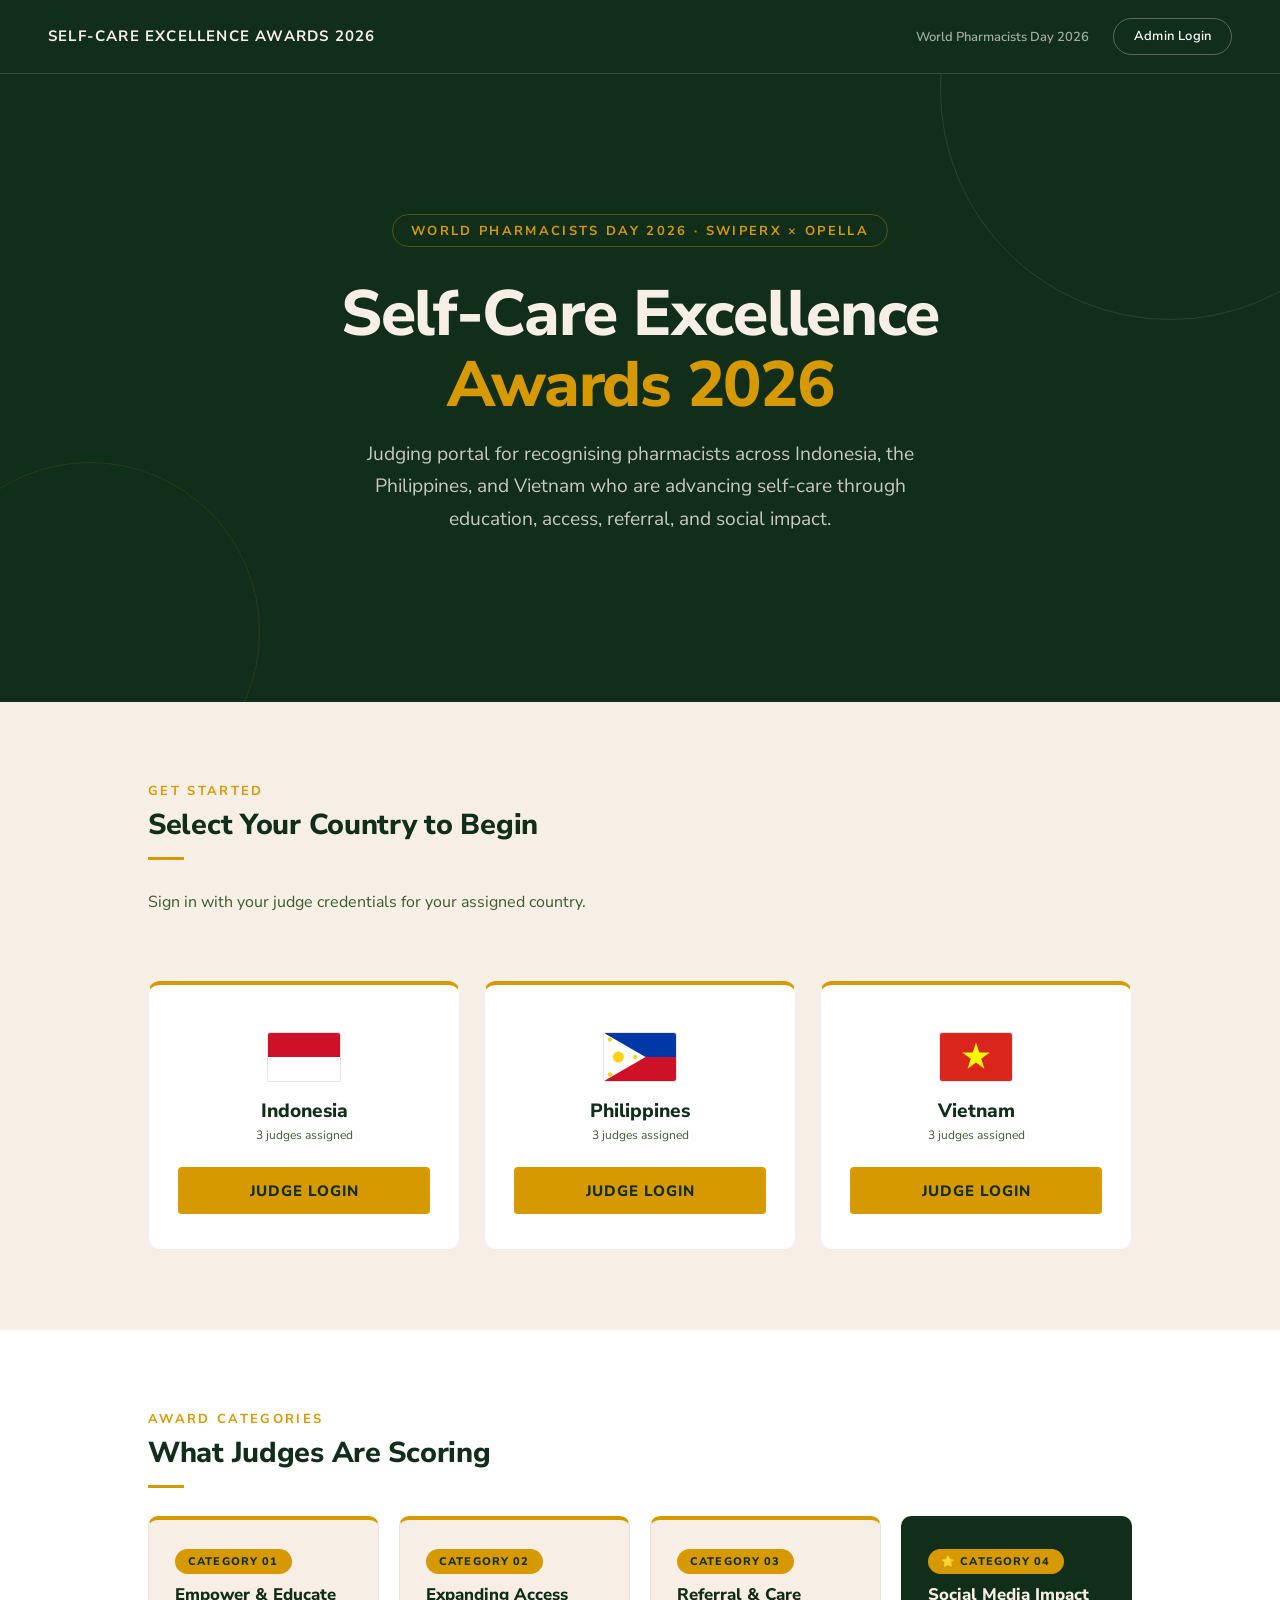
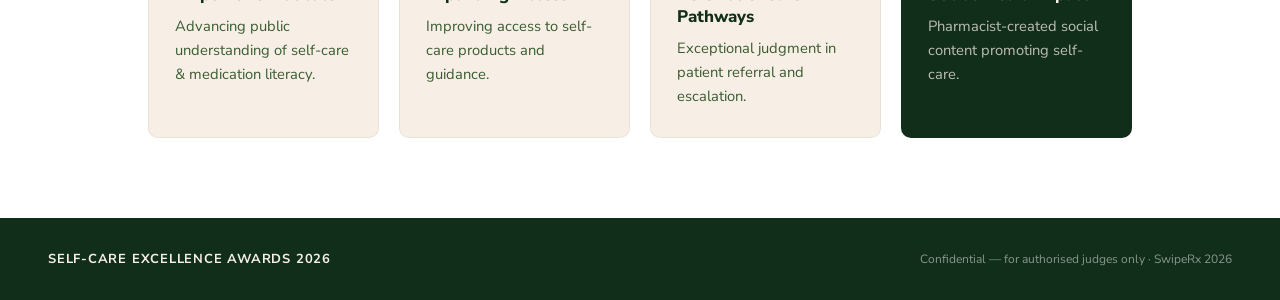
==== index.html @ a1e9dae6 "Initial commit" ====
<!DOCTYPE html>
<html lang="en">
<head>
<meta charset="UTF-8" />
<meta name="viewport" content="width=device-width, initial-scale=1.0" />
<title>Self-Care Excellence Awards 2026 — Judging Portal</title>
<link href="https://fonts.googleapis.com/css2?family=Nunito+Sans:ital,opsz,wght@0,6..12,300;0,6..12,400;0,6..12,600;0,6..12,700;0,6..12,800;1,6..12,300;1,6..12,400&display=swap" rel="stylesheet">
<link rel="stylesheet" href="assets/css/style.css" />
<style>
  .hero {
    min-height: 78vh;
    background: var(--forest);
    display: flex;
    flex-direction: column;
    align-items: center;
    justify-content: center;
    text-align: center;
    padding: 8rem 2rem 5rem;
    position: relative;
    overflow: hidden;
  }
  .hero::before {
    content: '';
    position: absolute;
    top: -140px;
    right: -120px;
    width: 460px;
    height: 460px;
    border-radius: 50%;
    border: 1px solid rgba(255, 255, 255, 0.1);
  }
  .hero::after {
    content: '';
    position: absolute;
    bottom: -100px;
    left: -80px;
    width: 340px;
    height: 340px;
    border-radius: 50%;
    border: 1px solid rgba(214, 153, 0, 0.12);
  }
  .hero-eyebrow {
    display: inline-block;
    font-size: 13px;
    font-weight: 700;
    letter-spacing: 0.18em;
    text-transform: uppercase;
    color: var(--gold);
    border: 1px solid rgba(214, 153, 0, 0.35);
    padding: 0.4rem 1.1rem;
    border-radius: 100px;
    margin-bottom: 2rem;
    position: relative;
    z-index: 1;
  }
  .hero-title {
    font-size: clamp(2.4rem, 5.5vw, 4rem);
    font-weight: 800;
    color: var(--cream);
    line-height: 1.1;
    letter-spacing: -0.02em;
    margin-bottom: 1.1rem;
    position: relative;
    z-index: 1;
  }
  .hero-title span { color: var(--gold); }
  .hero-sub {
    font-size: clamp(1rem, 2vw, 1.2rem);
    color: rgba(247, 239, 230, 0.8);
    max-width: 620px;
    line-height: 1.7;
    position: relative;
    z-index: 1;
  }
  .intro-section { padding: 5rem 2rem 2rem; background: var(--cream); }
  .selector-section { padding: 2rem 2rem 5rem; background: var(--cream); }
  .country-grid {
    display: grid;
    grid-template-columns: repeat(3, 1fr);
    gap: 1.5rem;
  }
  .country-card {
    background: #fff;
    border: 1px solid rgba(17, 46, 26, 0.08);
    border-top: 4px solid var(--gold);
    border-radius: 12px;
    padding: 2.2rem 1.8rem;
    text-align: center;
    text-decoration: none;
    display: flex;
    flex-direction: column;
    align-items: center;
    transition: box-shadow 0.2s, transform 0.2s;
  }
  .country-card:hover {
    box-shadow: 0 8px 28px rgba(17, 46, 26, 0.12);
    transform: translateY(-3px);
  }
  .country-flag { font-size: 3rem; margin-bottom: 0.75rem; }
  .country-card h3 {
    font-size: 1.2rem;
    font-weight: 800;
    color: var(--forest);
    margin-bottom: 0.2rem;
  }
  .country-card .meta {
    font-size: 12px;
    color: var(--body-text);
    margin-bottom: 1.5rem;
  }
  .categories-section { background: #fff; padding: 5rem 2rem; }
  .cat-tile {
    background: var(--cream);
    border: 1px solid rgba(17, 46, 26, 0.06);
    border-top: 4px solid var(--gold);
    border-radius: 10px;
    padding: 1.8rem 1.6rem;
  }
  .cat-tile.special { border-top-color: var(--forest); background: var(--forest); }
  .cat-tile h3 { font-size: 1.05rem; font-weight: 800; color: var(--forest); margin: 0.6rem 0 0.5rem; line-height: 1.3; }
  .cat-tile.special h3 { color: var(--cream); }
  .cat-tile p { font-size: 0.92rem; color: var(--body-text); line-height: 1.65; }
  .cat-tile.special p { color: rgba(247, 239, 230, 0.75); }
</style>
</head>
<body>

<div id="sessionBanner" class="session-banner" style="display:none;">
  Session expired — please sign in again.
</div>

<!-- NAV -->
<nav id="top">
  <a href="index.html" class="nav-logo">Self-Care Excellence Awards 2026</a>
  <button class="nav-hamburger" aria-label="Toggle navigation" aria-expanded="false">
    <span></span><span></span><span></span>
  </button>
  <ul class="nav-links">
    <li><span class="nav-meta">World Pharmacists Day 2026</span></li>
    <li><a href="login-admin.html" class="btn-outline-light">Admin Login</a></li>
  </ul>
</nav>

<!-- HERO -->
<section class="hero">
  <div class="hero-eyebrow">World Pharmacists Day 2026 · SwipeRx × Opella</div>
  <h1 class="hero-title">Self-Care Excellence<br><span>Awards 2026</span></h1>
  <p class="hero-sub">
    Judging portal for recognising pharmacists across Indonesia, the Philippines, and Vietnam
    who are advancing self-care through education, access, referral, and social impact.
  </p>
</section>

<!-- COUNTRY SELECTOR -->
<section class="intro-section">
  <div class="container">
    <p class="section-label">Get Started</p>
    <h2 class="section-title">Select Your Country to Begin</h2>
    <div class="section-divider"></div>
    <p style="font-size:1rem;color:var(--body-text);line-height:1.8;max-width:560px;">
      Sign in with your judge credentials for your assigned country.
    </p>
  </div>
</section>

<section class="selector-section">
  <div class="container">
    <div class="country-grid">
      <a href="login-indonesia.html" class="country-card">
        <div class="country-flag"><span class="flag-icon flag-id"></span></div>
        <h3>Indonesia</h3>
        <p class="meta">3 judges assigned</p>
        <span class="btn-primary btn-block">Judge Login</span>
      </a>
      <a href="login-philippines.html" class="country-card">
        <div class="country-flag"><span class="flag-icon flag-ph"></span></div>
        <h3>Philippines</h3>
        <p class="meta">3 judges assigned</p>
        <span class="btn-primary btn-block">Judge Login</span>
      </a>
      <a href="login-vietnam.html" class="country-card">
        <div class="country-flag"><span class="flag-icon flag-vn"></span></div>
        <h3>Vietnam</h3>
        <p class="meta">3 judges assigned</p>
        <span class="btn-primary btn-block">Judge Login</span>
      </a>
    </div>
  </div>
</section>

<!-- CATEGORIES -->
<section class="categories-section">
  <div class="container">
    <p class="section-label">Award Categories</p>
    <h2 class="section-title">What Judges Are Scoring</h2>
    <div class="section-divider"></div>

    <div class="grid-4">
      <div class="cat-tile">
        <span class="badge-cat">Category 01</span>
        <h3>Empower &amp; Educate</h3>
        <p>Advancing public understanding of self-care &amp; medication literacy.</p>
      </div>
      <div class="cat-tile">
        <span class="badge-cat">Category 02</span>
        <h3>Expanding Access</h3>
        <p>Improving access to self-care products and guidance.</p>
      </div>
      <div class="cat-tile">
        <span class="badge-cat">Category 03</span>
        <h3>Referral &amp; Care Pathways</h3>
        <p>Exceptional judgment in patient referral and escalation.</p>
      </div>
      <div class="cat-tile special">
        <span class="badge-cat">⭐ Category 04</span>
        <h3>Social Media Impact</h3>
        <p>Pharmacist-created social content promoting self-care.</p>
      </div>
    </div>
  </div>
</section>

<!-- FOOTER -->
<footer>
  <div class="footer-logo">Self-Care Excellence Awards 2026</div>
  <div class="footer-note">Confidential — for authorised judges only · SwipeRx 2026</div>
</footer>

<script src="assets/js/nav.js"></script>
</body>
</html>
---- assets/css/style.css ----
/* ==========================================================================
   Self-Care Excellence Awards 2026 — Judging Microsite
   Shared stylesheet — matches the World Pharmacists Day 2026 brand system
   (see PNG WDP ID reference site: Nunito Sans, forest/cream/gold palette)
   ========================================================================== */

*,
*::before,
*::after {
  box-sizing: border-box;
  margin: 0;
  padding: 0;
}

:root {
  --forest: #112E1A;
  --sage: #ffffff;
  --cream: #f7efe6;
  --gold: #d69900;
  --forest-light: #006130;
  --forest-mid: #003d1c;
  --body-text: #3a5c30;
  --error: #c0392b;
}

html {
  scroll-behavior: smooth;
}

body {
  font-family: 'Nunito Sans', sans-serif;
  background: var(--cream);
  color: var(--forest);
  overflow-x: hidden;
}

h1, h2, h3, h4 {
  font-family: 'Nunito Sans', sans-serif;
}

a {
  color: inherit;
}

/* ==========================================================================
   NAV
   ========================================================================== */

nav {
  position: fixed;
  top: 0;
  left: 0;
  right: 0;
  z-index: 100;
  display: flex;
  align-items: center;
  justify-content: space-between;
  flex-wrap: wrap;
  padding: 1.1rem 3rem;
  background: var(--forest);
  border-bottom: 0.5px solid rgba(255, 255, 255, 0.15);
}

.nav-logo {
  font-size: 15px;
  font-weight: 700;
  color: var(--cream);
  letter-spacing: 0.08em;
  text-transform: uppercase;
  text-decoration: none;
}

.nav-links {
  display: flex;
  align-items: center;
  gap: 1.5rem;
  list-style: none;
}

.nav-links a {
  font-size: 13px;
  font-weight: 600;
  color: var(--sage);
  text-decoration: none;
  letter-spacing: 0.03em;
  transition: color 0.2s;
  white-space: nowrap;
}

.nav-links a:hover {
  color: var(--gold);
}

.nav-links a.active {
  color: var(--gold);
  border-bottom: 1px solid var(--gold);
  padding-bottom: 3px;
}

.nav-meta {
  font-size: 13px;
  font-weight: 600;
  color: rgba(255, 255, 255, 0.6);
  white-space: nowrap;
}

.nav-pill {
  display: inline-flex;
  align-items: center;
  gap: 0.4rem;
  font-size: 13px;
  font-weight: 700;
  color: var(--cream);
  background: rgba(255, 255, 255, 0.08);
  border: 1px solid rgba(255, 255, 255, 0.15);
  padding: 0.4rem 0.9rem;
  border-radius: 100px;
  white-space: nowrap;
}

.nav-hamburger {
  display: none;
  flex-direction: column;
  gap: 5px;
  background: none;
  border: none;
  cursor: pointer;
  padding: 4px;
  z-index: 101;
}

.nav-hamburger span {
  display: block;
  width: 24px;
  height: 2px;
  background: var(--cream);
  border-radius: 2px;
  transition: transform 0.25s ease, opacity 0.25s ease;
}

nav.nav-open .nav-hamburger span:nth-child(1) {
  transform: translateY(7px) rotate(45deg);
}

nav.nav-open .nav-hamburger span:nth-child(2) {
  opacity: 0;
  transform: scaleX(0);
}

nav.nav-open .nav-hamburger span:nth-child(3) {
  transform: translateY(-7px) rotate(-45deg);
}

/* ==========================================================================
   SESSION BANNER
   ========================================================================== */

.session-banner {
  position: fixed;
  top: 0;
  left: 0;
  right: 0;
  z-index: 200;
  background: var(--error);
  color: #fff;
  text-align: center;
  font-size: 13px;
  font-weight: 700;
  padding: 0.6rem 1rem;
}

body.has-banner nav {
  top: 34px;
}

/* ==========================================================================
   PAGE HERO BAND (forest header for interior pages)
   ========================================================================== */

.page-hero {
  margin-top: 62px;
  background: var(--forest);
  padding: 3.5rem 3rem;
  position: relative;
  overflow: hidden;
}

.page-hero::before {
  content: '';
  position: absolute;
  top: -140px;
  right: -100px;
  width: 380px;
  height: 380px;
  border-radius: 50%;
  border: 1px solid rgba(214, 153, 0, 0.1);
  pointer-events: none;
}

.page-hero-inner {
  max-width: 1080px;
  margin: 0 auto;
  position: relative;
  z-index: 1;
}

.page-hero-label {
  font-size: 12px;
  font-weight: 700;
  letter-spacing: 0.18em;
  text-transform: uppercase;
  color: var(--gold);
  margin-bottom: 0.75rem;
}

.page-hero-title {
  font-size: clamp(1.6rem, 3.2vw, 2.4rem);
  font-weight: 800;
  color: var(--cream);
  letter-spacing: -0.02em;
  line-height: 1.2;
  margin-bottom: 0.5rem;
}

.page-hero-sub {
  font-size: 1rem;
  color: rgba(247, 239, 230, 0.75);
  max-width: 640px;
  line-height: 1.6;
}

/* ==========================================================================
   SHELL / CONTAINER
   ========================================================================== */

.container {
  max-width: 1080px;
  margin: 0 auto;
  padding: 0 3rem;
}

main.page-body {
  padding: 3rem 0 4rem;
}

.section-label {
  font-size: 13px;
  font-weight: 700;
  letter-spacing: 0.18em;
  text-transform: uppercase;
  color: var(--gold);
  margin-bottom: 0.5rem;
}

.section-title {
  font-size: clamp(1.35rem, 2.6vw, 1.8rem);
  font-weight: 800;
  color: var(--forest);
  letter-spacing: -0.01em;
  line-height: 1.2;
}

.section-divider {
  width: 36px;
  height: 3px;
  background: var(--gold);
  margin: 0.9rem 0 1.75rem;
}

/* ==========================================================================
   BUTTONS
   ========================================================================== */

.btn-primary {
  display: inline-flex;
  align-items: center;
  justify-content: center;
  gap: 0.5rem;
  background: var(--gold);
  color: var(--forest);
  font-family: 'Nunito Sans', sans-serif;
  font-size: 15px;
  font-weight: 800;
  letter-spacing: 0.06em;
  text-transform: uppercase;
  padding: 0.85rem 2rem;
  border-radius: 4px;
  border: none;
  text-decoration: none;
  cursor: pointer;
  transition: background 0.18s, transform 0.15s;
}

.btn-primary:hover {
  background: #e5a800;
  transform: translateY(-2px);
}

.btn-primary:disabled {
  opacity: 0.45;
  cursor: not-allowed;
  transform: none;
}

.btn-submit {
  display: inline-flex;
  align-items: center;
  justify-content: center;
  gap: 0.5rem;
  background: var(--forest);
  color: var(--sage);
  font-family: 'Nunito Sans', sans-serif;
  font-size: 15px;
  font-weight: 700;
  letter-spacing: 0.03em;
  padding: 0.85rem 2rem;
  border: none;
  border-radius: 8px;
  cursor: pointer;
  text-decoration: none;
  transition: background 0.2s, transform 0.15s;
}

.btn-submit:hover {
  background: var(--forest-light);
  transform: translateY(-1px);
}

.btn-submit:disabled {
  opacity: 0.45;
  cursor: not-allowed;
  transform: none;
  background: var(--forest);
}

.btn-outline {
  display: inline-flex;
  align-items: center;
  justify-content: center;
  gap: 0.5rem;
  background: transparent;
  color: var(--forest);
  font-family: 'Nunito Sans', sans-serif;
  font-size: 14px;
  font-weight: 700;
  padding: 0.8rem 1.6rem;
  border: 1.5px solid rgba(17, 46, 26, 0.2);
  border-radius: 8px;
  text-decoration: none;
  cursor: pointer;
  transition: border-color 0.18s, background 0.18s;
}

.btn-saved {
  display: inline-flex;
  align-items: center;
  justify-content: center;
  gap: 0.5rem;
  background: rgba(0, 97, 48, 0.1);
  color: var(--forest-light);
  font-family: 'Nunito Sans', sans-serif;
  font-size: 15px;
  font-weight: 800;
  padding: 0.85rem 2rem;
  border: 1.5px solid rgba(0, 97, 48, 0.3);
  border-radius: 8px;
  cursor: default;
}

[data-scoring-form] input:disabled,
[data-scoring-form] textarea:disabled {
  opacity: 0.55;
  cursor: not-allowed;
}

.btn-outline:hover {
  border-color: var(--forest);
  background: rgba(17, 46, 26, 0.04);
}

.btn-outline-light {
  display: inline-block;
  background: transparent;
  color: var(--cream);
  font-family: 'Nunito Sans', sans-serif;
  font-size: 13px;
  font-weight: 700;
  padding: 0.55rem 1.2rem;
  border-radius: 100px;
  text-decoration: none;
  border: 1px solid rgba(246, 239, 229, 0.3);
  transition: border-color 0.18s, background 0.18s;
}

.btn-outline-light:hover {
  border-color: rgba(246, 239, 229, 0.6);
  background: rgba(246, 239, 229, 0.06);
}

.btn-danger {
  display: inline-flex;
  align-items: center;
  justify-content: center;
  background: var(--error);
  color: #fff;
  font-family: 'Nunito Sans', sans-serif;
  font-size: 14px;
  font-weight: 700;
  padding: 0.8rem 1.6rem;
  border: none;
  border-radius: 8px;
  cursor: pointer;
  transition: background 0.18s;
}

.btn-danger:hover {
  background: #a5301f;
}

.btn-block {
  width: 100%;
}

/* ==========================================================================
   BADGES / PILLS
   ========================================================================== */

.badge-cat {
  display: inline-flex;
  align-items: center;
  gap: 0.35rem;
  font-size: 11px;
  font-weight: 800;
  letter-spacing: 0.1em;
  text-transform: uppercase;
  color: var(--forest);
  background: var(--gold);
  padding: 0.32rem 0.85rem;
  border-radius: 100px;
  white-space: nowrap;
}

.badge-cat.special {
  background: var(--forest);
  color: var(--cream);
}

.badge-entry {
  display: inline-flex;
  align-items: center;
  font-size: 11px;
  font-weight: 700;
  letter-spacing: 0.06em;
  text-transform: uppercase;
  color: var(--forest);
  background: rgba(17, 46, 26, 0.06);
  padding: 0.32rem 0.85rem;
  border-radius: 100px;
  white-space: nowrap;
}

.status-pill {
  display: inline-flex;
  align-items: center;
  gap: 0.45rem;
  font-size: 12px;
  font-weight: 700;
  letter-spacing: 0.02em;
  padding: 0.3rem 0.75rem;
  border-radius: 100px;
}

.status-dot {
  width: 8px;
  height: 8px;
  border-radius: 50%;
  display: inline-block;
  flex-shrink: 0;
}

.status-pill.complete { color: var(--forest-light); background: rgba(0, 97, 48, 0.1); }
.status-pill.complete .status-dot { background: var(--forest-light); }

.status-pill.progress { color: #8a6000; background: rgba(214, 153, 0, 0.12); }
.status-pill.progress .status-dot { background: var(--gold); }

.status-pill.behind { color: var(--error); background: rgba(192, 57, 43, 0.1); }
.status-pill.behind .status-dot { background: var(--error); }

.toggle-pill {
  display: inline-flex;
  align-items: center;
  gap: 0.4rem;
  padding: 0.3rem 0.85rem;
  border-radius: 100px;
  font-size: 12px;
  font-weight: 700;
}

.toggle-pill.is-yes {
  background: rgba(0, 97, 48, 0.1);
  color: var(--forest-light);
}

.toggle-pill.is-no {
  background: rgba(192, 57, 43, 0.1);
  color: var(--error);
}

/* ==========================================================================
   CARDS
   ========================================================================== */

.card {
  background: #fff;
  border: 1px solid rgba(17, 46, 26, 0.08);
  border-radius: 12px;
  padding: 1.6rem;
}

.card-accent {
  border-top: 4px solid var(--gold);
  border-radius: 10px;
}

.card-lift {
  opacity: 0;
  transform: translateY(16px);
  transition: opacity 0.45s ease, transform 0.45s ease, box-shadow 0.2s;
}

.card-lift.visible {
  opacity: 1;
  transform: translateY(0);
}

.card-lift:hover {
  box-shadow: 0 8px 28px rgba(17, 46, 26, 0.12);
}

/* ==========================================================================
   FORM FIELDS (matches contact-us.html)
   ========================================================================== */

.form-group {
  display: flex;
  flex-direction: column;
  gap: 0.4rem;
}

.form-group label {
  font-size: 13px;
  font-weight: 700;
  color: var(--forest);
  letter-spacing: 0.02em;
}

.form-group label .req {
  color: var(--gold);
  margin-left: 2px;
}

.form-group input,
.form-group select,
.form-group textarea {
  font-family: 'Nunito Sans', sans-serif;
  font-size: 14.5px;
  color: var(--forest);
  background: var(--cream);
  border: 1.5px solid rgba(17, 46, 26, 0.18);
  border-radius: 8px;
  padding: 0.7rem 1rem;
  outline: none;
  transition: border-color 0.2s, box-shadow 0.2s, background 0.2s;
  width: 100%;
}

.form-group input::placeholder,
.form-group textarea::placeholder {
  color: rgba(17, 46, 26, 0.35);
}

.form-group input:focus,
.form-group select:focus,
.form-group textarea:focus {
  border-color: var(--gold);
  box-shadow: 0 0 0 3px rgba(214, 153, 0, 0.15);
  background: #fff;
}

.form-group textarea {
  resize: vertical;
  min-height: 110px;
}

.form-group textarea.field-invalid {
  border-color: var(--error);
  background: rgba(192, 57, 43, 0.04);
}

.form-hint-error {
  font-size: 12px;
  color: var(--error);
  font-weight: 600;
}

/* ==========================================================================
   RANGE SLIDER (score inputs)
   ========================================================================== */

input[type="range"] {
  -webkit-appearance: none;
  appearance: none;
  width: 100%;
  height: 6px;
  border-radius: 999px;
  background: rgba(17, 46, 26, 0.08);
  outline: none;
}

input[type="range"].slider-fill {
  background: linear-gradient(
    to right,
    var(--gold) 0%,
    var(--gold) var(--fill, 50%),
    rgba(17, 46, 26, 0.08) var(--fill, 50%),
    rgba(17, 46, 26, 0.08) 100%
  );
}

input[type="range"]::-webkit-slider-thumb {
  -webkit-appearance: none;
  appearance: none;
  width: 20px;
  height: 20px;
  border-radius: 50%;
  background: var(--gold);
  border: 3px solid #fff;
  box-shadow: 0 1px 4px rgba(17, 46, 26, 0.3);
  cursor: pointer;
  transition: transform 0.15s ease, background 0.15s ease;
}

input[type="range"]::-webkit-slider-thumb:hover {
  background: #e5a800;
  transform: scale(1.1);
}

input[type="range"]::-moz-range-thumb {
  width: 20px;
  height: 20px;
  border-radius: 50%;
  background: var(--gold);
  border: 3px solid #fff;
  box-shadow: 0 1px 4px rgba(17, 46, 26, 0.3);
  cursor: pointer;
}

input[type="range"]::-moz-range-track {
  height: 6px;
  border-radius: 999px;
  background: rgba(17, 46, 26, 0.08);
}

.score-number {
  font-family: 'Nunito Sans', sans-serif;
  width: 56px;
  flex-shrink: 0;
  text-align: center;
  font-size: 14.5px;
  color: var(--forest);
  background: var(--cream);
  border: 1.5px solid rgba(17, 46, 26, 0.18);
  border-radius: 8px;
  padding: 0.5rem 0.4rem;
  outline: none;
  transition: border-color 0.2s, box-shadow 0.2s, background 0.2s;
}

.score-number:focus {
  border-color: var(--gold);
  box-shadow: 0 0 0 3px rgba(214, 153, 0, 0.15);
  background: #fff;
}

/* ==========================================================================
   PROGRESS BAR
   ========================================================================== */

.progress-track {
  width: 100%;
  height: 8px;
  border-radius: 999px;
  background: rgba(17, 46, 26, 0.08);
  overflow: hidden;
}

.progress-fill {
  height: 100%;
  border-radius: 999px;
  transition: width 0.4s ease;
}

/* ==========================================================================
   TABLE
   ========================================================================== */

.table-wrap {
  overflow-x: auto;
  border: 1px solid rgba(17, 46, 26, 0.08);
  border-radius: 12px;
  background: #fff;
}

table.data-table {
  width: 100%;
  border-collapse: collapse;
  font-size: 14px;
}

table.data-table thead {
  background: rgba(17, 46, 26, 0.04);
}

table.data-table th {
  text-align: left;
  font-size: 11px;
  font-weight: 700;
  letter-spacing: 0.08em;
  text-transform: uppercase;
  color: rgba(17, 46, 26, 0.55);
  padding: 0.9rem 1.1rem;
  white-space: nowrap;
}

table.data-table td {
  padding: 0.85rem 1.1rem;
  border-top: 1px solid rgba(17, 46, 26, 0.06);
  color: var(--forest);
}

table.data-table tbody tr:hover {
  background: rgba(214, 153, 0, 0.05);
}

.font-mono-code {
  font-family: 'Courier New', monospace;
  letter-spacing: 0.02em;
}

.text-muted {
  color: var(--body-text);
}

/* ==========================================================================
   MODAL
   ========================================================================== */

.modal-backdrop {
  position: fixed;
  inset: 0;
  z-index: 300;
  background: rgba(17, 46, 26, 0.6);
  display: none;
  align-items: center;
  justify-content: center;
  padding: 1rem;
}

.modal-backdrop.open {
  display: flex;
}

.modal-panel {
  background: #fff;
  border-radius: 16px;
  padding: 2rem;
  max-width: 400px;
  width: 100%;
  box-shadow: 0 4px 32px rgba(17, 46, 26, 0.2);
  animation: modal-in 0.18s ease;
}

@keyframes modal-in {
  from { opacity: 0; transform: translateY(8px) scale(0.98); }
  to { opacity: 1; transform: translateY(0) scale(1); }
}

.modal-panel h3 {
  font-size: 1.15rem;
  font-weight: 800;
  color: var(--forest);
  margin-bottom: 0.5rem;
}

.modal-panel p {
  font-size: 0.95rem;
  color: var(--body-text);
  line-height: 1.6;
  margin-bottom: 1.5rem;
}

.modal-actions {
  display: flex;
  gap: 0.75rem;
  justify-content: flex-end;
}

/* ==========================================================================
   TOAST
   ========================================================================== */

.toast {
  position: fixed;
  bottom: 1.5rem;
  right: 1.5rem;
  z-index: 300;
  display: none;
  align-items: center;
  gap: 0.6rem;
  background: var(--forest);
  color: var(--cream);
  font-size: 14px;
  font-weight: 700;
  padding: 0.85rem 1.4rem;
  border-radius: 100px;
  box-shadow: 0 4px 20px rgba(17, 46, 26, 0.35);
  animation: toast-in 0.25s ease;
}

.toast.open {
  display: inline-flex;
}

.toast .check {
  color: var(--gold);
}

@keyframes toast-in {
  from { opacity: 0; transform: translateY(12px); }
  to { opacity: 1; transform: translateY(0); }
}

/* ==========================================================================
   NOTICE BANNERS (anonymisation / unblinding)
   ========================================================================== */

.notice {
  border-radius: 8px;
  padding: 0.9rem 1.1rem;
  font-size: 13px;
  line-height: 1.6;
  display: flex;
  align-items: flex-start;
  gap: 0.6rem;
}

.notice-gold {
  background: rgba(214, 153, 0, 0.1);
  color: #7a5c00;
  border-left: 3px solid var(--gold);
}

/* ==========================================================================
   FILTER CHIPS (admin dashboard)
   ========================================================================== */

.filter-group {
  display: flex;
  align-items: center;
  flex-wrap: wrap;
  gap: 0.5rem;
}

.filter-group-label {
  font-size: 12px;
  font-weight: 700;
  color: rgba(17, 46, 26, 0.5);
  margin-right: 0.25rem;
}

.filter-chip {
  font-family: 'Nunito Sans', sans-serif;
  font-size: 12px;
  font-weight: 700;
  padding: 0.45rem 0.9rem;
  border-radius: 100px;
  border: 1.5px solid rgba(17, 46, 26, 0.15);
  background: #fff;
  color: var(--forest);
  cursor: pointer;
  transition: all 0.15s;
}

.filter-chip:hover {
  border-color: var(--gold);
}

.filter-chip.is-active {
  background: var(--forest);
  color: var(--cream);
  border-color: var(--forest);
}

/* ==========================================================================
   AUTH CARD (login pages)
   ========================================================================== */

.auth-section {
  padding: 4rem 2rem;
}

.auth-wrap {
  max-width: 420px;
  margin: 0 auto;
  background: #fff;
  border-radius: 16px;
  overflow: hidden;
  box-shadow: 0 4px 32px rgba(17, 46, 26, 0.1);
}

.auth-banner {
  background: var(--forest);
  color: var(--cream);
  text-align: center;
  padding: 2.2rem 2rem;
}

.auth-banner .flag {
  font-size: 2.6rem;
  margin-bottom: 0.5rem;
}

.auth-banner h1 {
  font-size: 1.3rem;
  font-weight: 800;
  letter-spacing: -0.01em;
}

.auth-banner p {
  font-size: 13px;
  color: rgba(247, 239, 230, 0.7);
  margin-top: 0.3rem;
}

.auth-form {
  padding: 2rem;
  display: flex;
  flex-direction: column;
  gap: 1.25rem;
}

.auth-note {
  font-size: 12px;
  text-align: center;
  color: rgba(17, 46, 26, 0.5);
}

/* ==========================================================================
   SCORING GUIDE (scoring pages)
   ========================================================================== */

.scoring-guide {
  background: rgba(17, 46, 26, 0.03);
  border: 1px solid rgba(17, 46, 26, 0.08);
  border-radius: 8px;
  padding: 0.9rem 1.1rem;
  margin-bottom: 1.6rem;
}

.scoring-guide .guide-title {
  font-size: 11px;
  font-weight: 800;
  letter-spacing: 0.08em;
  text-transform: uppercase;
  color: var(--gold);
  margin-bottom: 0.5rem;
}

.scoring-guide-row {
  display: flex;
  align-items: baseline;
  gap: 0.65rem;
  padding: 0.3rem 0;
  border-top: 1px solid rgba(17, 46, 26, 0.05);
}

.scoring-guide-row:first-of-type {
  border-top: none;
}

.scoring-guide-row .range {
  flex-shrink: 0;
  min-width: 34px;
  text-align: center;
  font-size: 12px;
  font-weight: 800;
  color: var(--forest);
  padding: 0.15rem 0.5rem;
  border-radius: 100px;
}

.scoring-guide-row .desc {
  font-size: 12.5px;
  color: var(--body-text);
  line-height: 1.5;
}

/* Colour scale: red (lowest) through to green (perfect 10) */
.scoring-guide-row:nth-of-type(1) .range {
  color: var(--error);
  background: rgba(192, 57, 43, 0.12);
}

.scoring-guide-row:nth-of-type(2) .range {
  color: #b0650a;
  background: rgba(224, 134, 10, 0.14);
}

.scoring-guide-row:nth-of-type(3) .range {
  color: #6b8f1a;
  background: rgba(139, 181, 47, 0.18);
}

.scoring-guide-row.exceptional .range {
  color: var(--forest-light);
  background: rgba(0, 97, 48, 0.16);
}

.scoring-guide-row.exceptional .desc {
  color: var(--forest-light);
  font-weight: 600;
}

.scoring-guide.horizontal {
  display: flex;
  align-items: center;
  flex-wrap: wrap;
  column-gap: 1.75rem;
  row-gap: 0.5rem;
  margin-bottom: 2rem;
}

.scoring-guide.horizontal .guide-title {
  margin-bottom: 0;
  flex-shrink: 0;
}

.scoring-guide.horizontal .scoring-guide-row {
  border-top: none;
  padding: 0;
  gap: 0.4rem;
}

/* ==========================================================================
   REMINDER BOX (login pages)
   ========================================================================== */

.reminder-box {
  background: rgba(214, 153, 0, 0.08);
  border: 1px solid rgba(214, 153, 0, 0.25);
  border-radius: 8px;
  padding: 1rem 1.1rem;
}

.reminder-box .reminder-title {
  display: flex;
  align-items: center;
  gap: 0.4rem;
  font-size: 12px;
  font-weight: 800;
  letter-spacing: 0.06em;
  text-transform: uppercase;
  color: #7a5c00;
  margin-bottom: 0.7rem;
}

.reminder-box ul {
  list-style: none;
  display: flex;
  flex-direction: column;
  gap: 0.5rem;
}

.reminder-box li {
  position: relative;
  padding-left: 1.1rem;
  font-size: 12.5px;
  color: var(--body-text);
  line-height: 1.5;
}

.reminder-box li::before {
  content: '•';
  position: absolute;
  left: 0;
  color: var(--gold);
  font-weight: 800;
}

/* ==========================================================================
   FOOTER
   ========================================================================== */

footer {
  background: var(--forest);
  padding: 2rem 3rem;
  display: flex;
  align-items: center;
  justify-content: space-between;
  flex-wrap: wrap;
  gap: 0.5rem;
}

.footer-logo {
  font-size: 13px;
  font-weight: 700;
  color: var(--cream);
  letter-spacing: 0.06em;
  text-transform: uppercase;
}

.footer-note {
  font-size: 12px;
  color: rgba(255, 255, 255, 0.5);
}

.hidden {
  display: none !important;
}

/* Flag icons (SVG, not emoji — emoji flags render as letter codes on Windows) */
.flag-icon {
  display: inline-block;
  width: 1.5em;
  height: 1em;
  vertical-align: middle;
  border-radius: 2px;
  background-size: cover;
  background-position: center;
  background-repeat: no-repeat;
  box-shadow: 0 0 0 1px rgba(17, 46, 26, 0.12);
  flex-shrink: 0;
}

.flag-icon.flag-id {
  background-image: url("data:image/svg+xml,%3Csvg%20xmlns='http://www.w3.org/2000/svg'%20viewBox='0%200%203%202'%3E%3Crect%20width='3'%20height='1'%20fill='%23CE1126'/%3E%3Crect%20y='1'%20width='3'%20height='1'%20fill='%23FFFFFF'/%3E%3C/svg%3E");
}

.flag-icon.flag-ph {
  background-image: url("data:image/svg+xml,%3Csvg%20xmlns='http://www.w3.org/2000/svg'%20viewBox='0%200%2030%2020'%3E%3Crect%20width='30'%20height='10'%20fill='%230038A8'/%3E%3Crect%20y='10'%20width='30'%20height='10'%20fill='%23CE1126'/%3E%3Cpolygon%20points='0,0%200,20%2017.3,10'%20fill='%23FFFFFF'/%3E%3Ccircle%20cx='6'%20cy='10'%20r='2.3'%20fill='%23FCD116'/%3E%3Ccircle%20cx='2.5'%20cy='2.7'%20r='0.9'%20fill='%23FCD116'/%3E%3Ccircle%20cx='2.5'%20cy='17.3'%20r='0.9'%20fill='%23FCD116'/%3E%3Ccircle%20cx='13'%20cy='10'%20r='0.9'%20fill='%23FCD116'/%3E%3C/svg%3E");
}

.flag-icon.flag-vn {
  background-image: url("data:image/svg+xml,%3Csvg%20xmlns='http://www.w3.org/2000/svg'%20viewBox='0%200%2030%2020'%3E%3Crect%20width='30'%20height='20'%20fill='%23DA251D'/%3E%3Cpolygon%20points='15,4%2016.34,8.16%2020.71,8.15%2017.17,10.70%2018.53,14.85%2015,12.28%2011.47,14.85%2012.83,10.70%209.29,8.15%2013.66,8.16'%20fill='%23FFFF00'/%3E%3C/svg%3E");
}

/* ==========================================================================
   UTILITY LAYOUT
   ========================================================================== */

.grid-2 {
  display: grid;
  grid-template-columns: 1fr 1fr;
  gap: 2rem;
}

.grid-3 {
  display: grid;
  grid-template-columns: repeat(3, 1fr);
  gap: 1.25rem;
}

.grid-4 {
  display: grid;
  grid-template-columns: repeat(4, 1fr);
  gap: 1.25rem;
}

.flex-between {
  display: flex;
  align-items: center;
  justify-content: space-between;
  gap: 1rem;
}

.sticky-col {
  position: sticky;
  top: 90px;
  align-self: start;
}

/* ==========================================================================
   RESPONSIVE
   ========================================================================== */

@media (max-width: 900px) {
  nav {
    padding: 1rem 1.5rem;
  }

  .nav-hamburger {
    display: flex;
  }

  .nav-links {
    display: none;
    flex-direction: column;
    align-items: flex-start;
    width: calc(100% + 3rem);
    margin: 0.5rem -1.5rem -1rem;
    gap: 0;
    order: 3;
    border-top: 1px solid rgba(255, 255, 255, 0.12);
  }

  nav.nav-open .nav-links {
    display: flex;
  }

  .nav-links li {
    width: 100%;
    border-bottom: 1px solid rgba(255, 255, 255, 0.08);
  }

  .nav-links a,
  .nav-links .nav-meta,
  .nav-links .nav-pill,
  .nav-links .btn-outline-light {
    display: block;
    width: 100%;
    padding: 0.9rem 1.5rem;
    font-size: 14px;
    white-space: normal;
    border-radius: 0;
    box-sizing: border-box;
  }

  .nav-logo {
    font-size: 13px;
  }

  .container {
    padding: 0 1.5rem;
  }

  .page-hero {
    padding: 2.5rem 1.5rem;
  }

  .grid-2,
  .grid-3,
  .grid-4 {
    grid-template-columns: 1fr;
  }

  .sticky-col {
    position: static;
  }

  footer {
    flex-direction: column;
    text-align: center;
    padding: 1.5rem;
  }
}
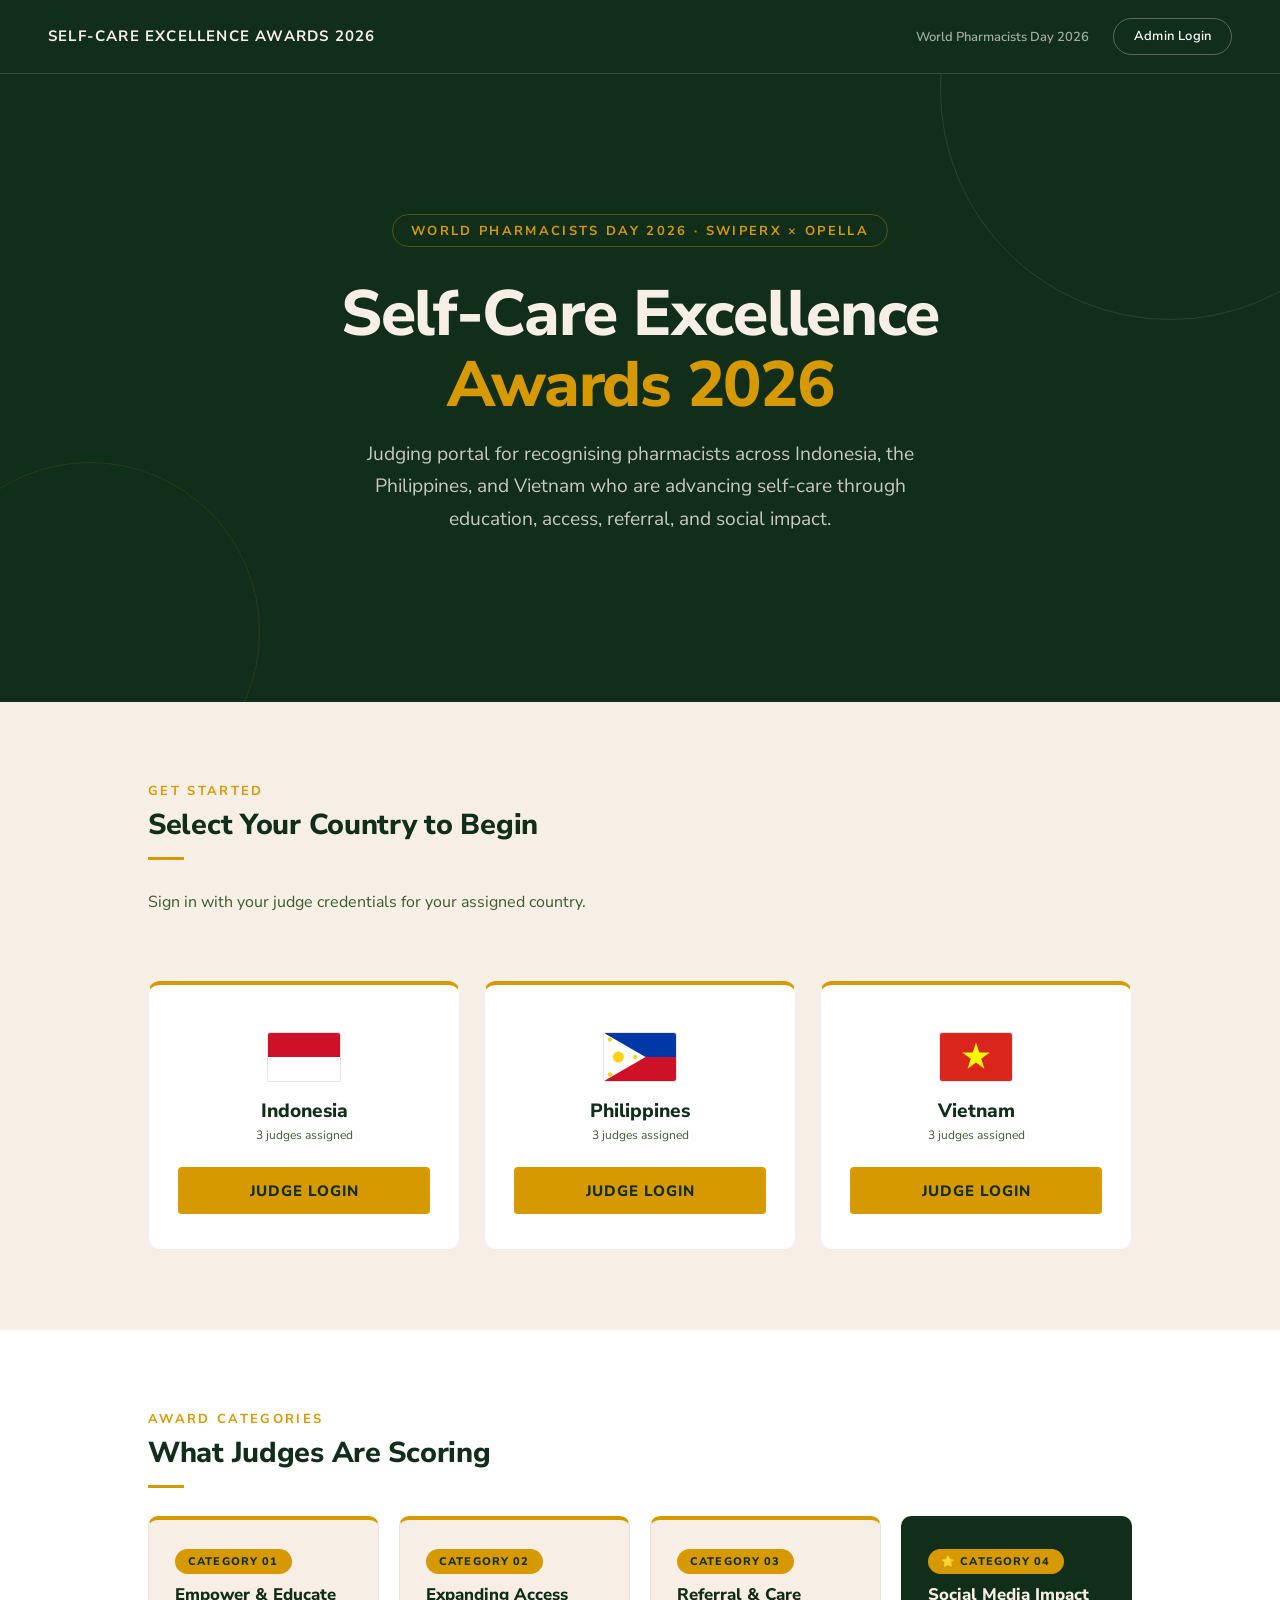
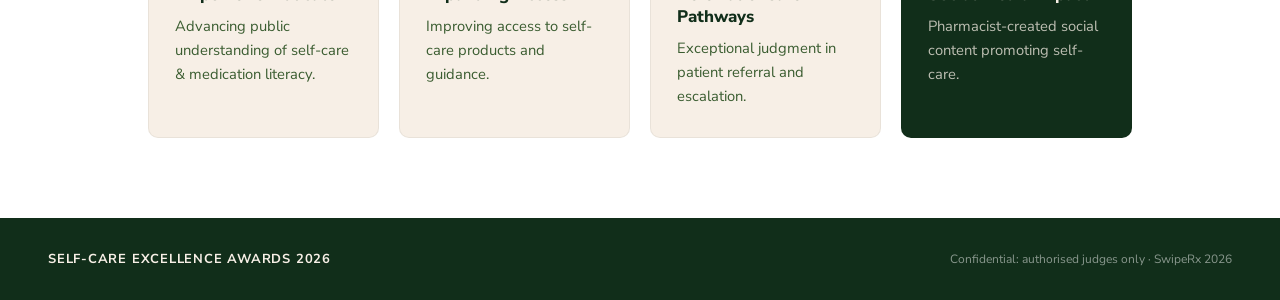
==== commit a7b696de: "Bug fixing for language per judge" ====
--- a/index.html
+++ b/index.html
@@ -3,7 +3,7 @@
 <head>
 <meta charset="UTF-8" />
 <meta name="viewport" content="width=device-width, initial-scale=1.0" />
-<title>Self-Care Excellence Awards 2026 — Judging Portal</title>
+<title>Self-Care Excellence Awards 2026: Judging Portal</title>
 <link href="https://fonts.googleapis.com/css2?family=Nunito+Sans:ital,opsz,wght@0,6..12,300;0,6..12,400;0,6..12,600;0,6..12,700;0,6..12,800;1,6..12,300;1,6..12,400&display=swap" rel="stylesheet">
 <link rel="stylesheet" href="assets/css/style.css" />
 <style>
@@ -126,7 +126,7 @@
 <body>
 
 <div id="sessionBanner" class="session-banner" style="display:none;">
-  Session expired — please sign in again.
+  Session expired. Please sign in again.
 </div>
 
 <!-- NAV -->
@@ -223,7 +223,7 @@
 <!-- FOOTER -->
 <footer>
   <div class="footer-logo">Self-Care Excellence Awards 2026</div>
-  <div class="footer-note">Confidential — for authorised judges only · SwipeRx 2026</div>
+  <div class="footer-note">Confidential: authorised judges only · SwipeRx 2026</div>
 </footer>
 
 <script src="assets/js/nav.js"></script>
--- a/assets/css/style.css
+++ b/assets/css/style.css
@@ -1,6 +1,6 @@
 /* ==========================================================================
-   Self-Care Excellence Awards 2026 — Judging Microsite
-   Shared stylesheet — matches the World Pharmacists Day 2026 brand system
+   Self-Care Excellence Awards 2026 - Judging Microsite
+   Shared stylesheet - matches the World Pharmacists Day 2026 brand system
    (see PNG WDP ID reference site: Nunito Sans, forest/cream/gold palette)
    ========================================================================== */
 
@@ -1129,7 +1129,7 @@
   display: none !important;
 }
 
-/* Flag icons (SVG, not emoji — emoji flags render as letter codes on Windows) */
+/* Flag icons (SVG, not emoji; emoji flags render as letter codes on Windows) */
 .flag-icon {
   display: inline-block;
   width: 1.5em;
